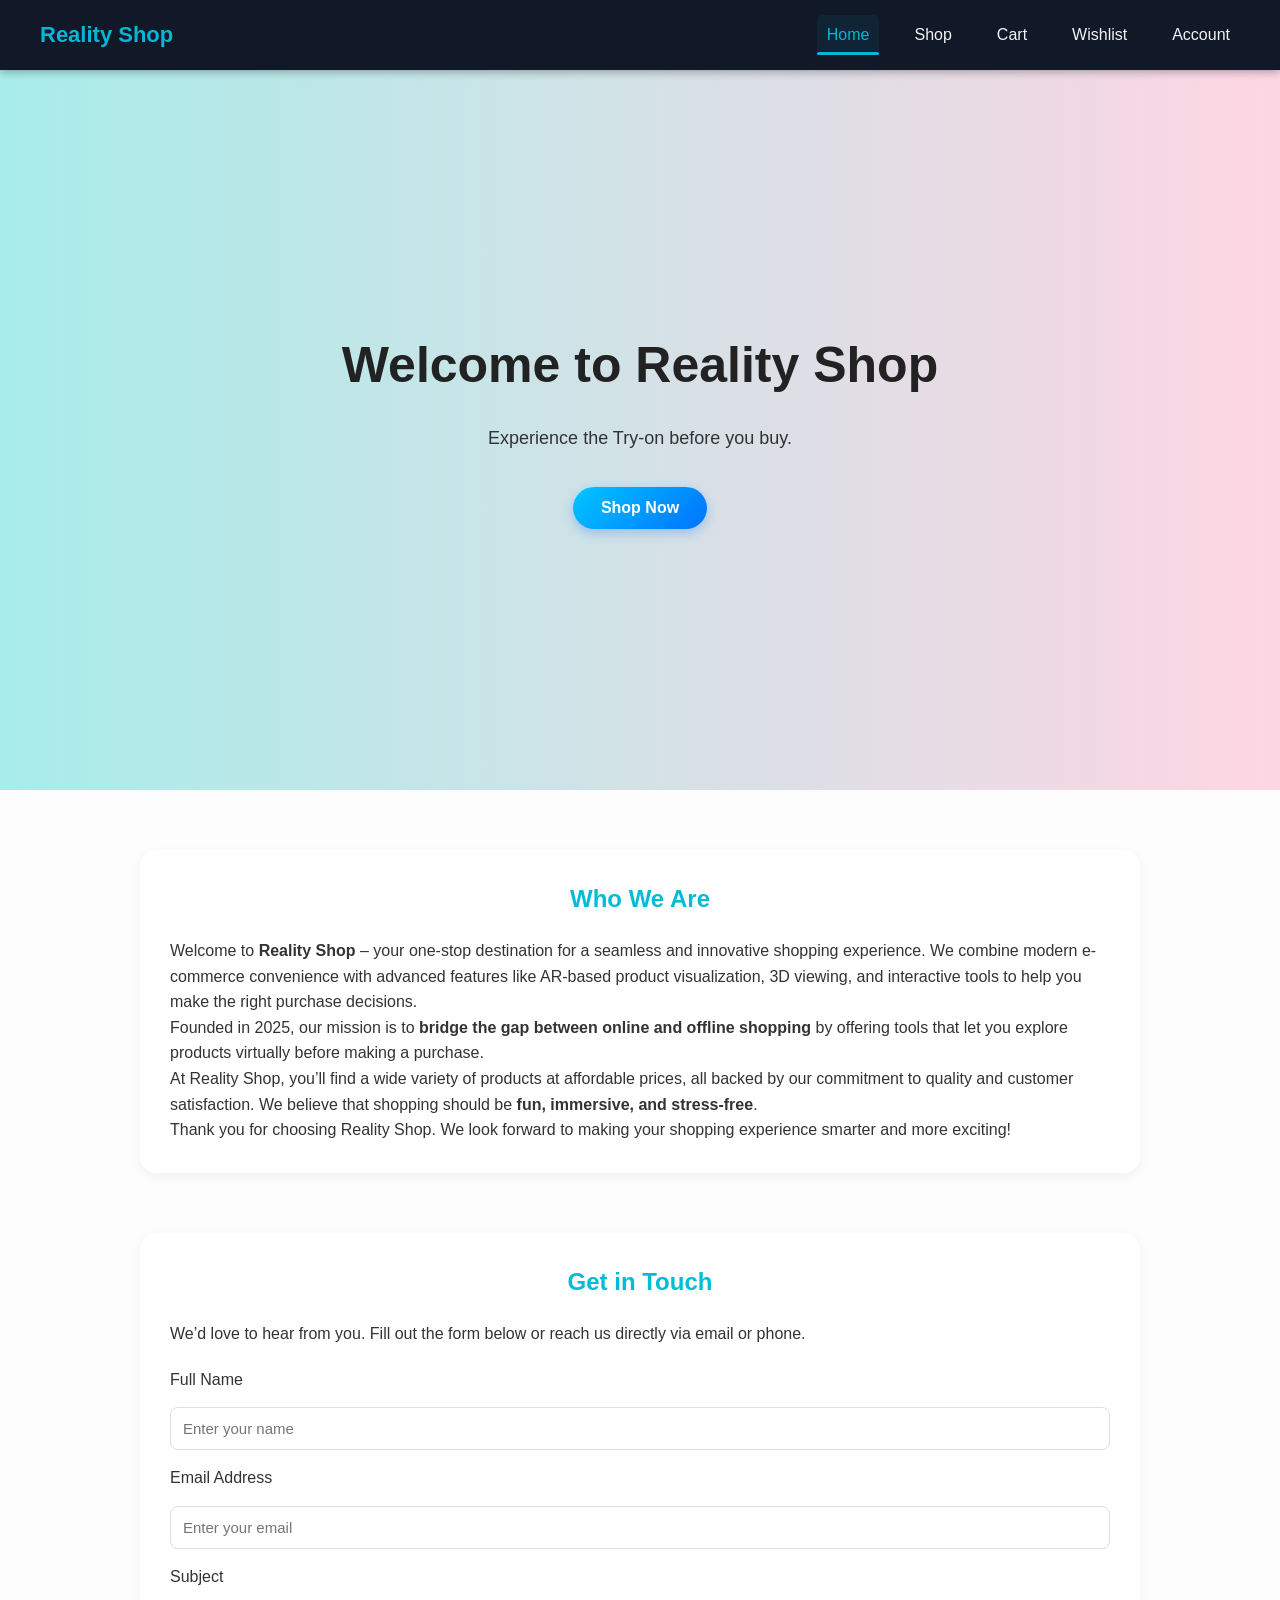
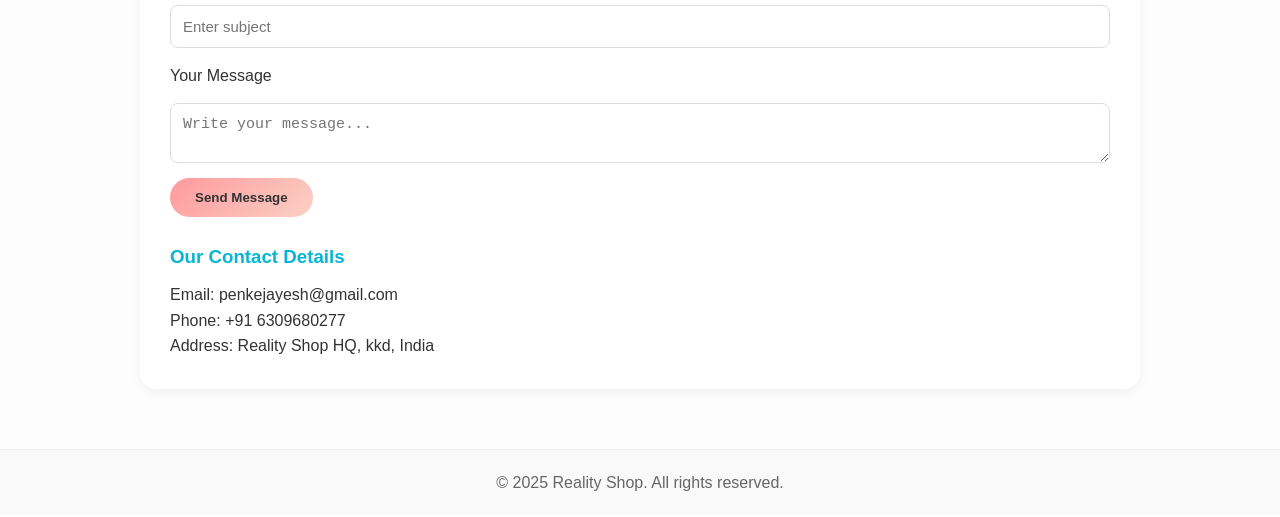
==== index.html @ a82386f3 "Update index.html" ====
<!DOCTYPE html>
<html lang="en">
<head>
  <meta charset="UTF-8" />
  <title>Reality Shop</title>
  <meta name="viewport" content="width=device-width, initial-scale=1.0" />
  <style>
    * { margin: 0; padding: 0; box-sizing: border-box; }
    body {
      font-family: 'Segoe UI', Tahoma, Geneva, Verdana, sans-serif;
      background: #fdfdfd;
      color: #333;
      line-height: 1.6;
    }
    /* Standard top navbar for desktop/tablet */
    .navbar {
      display: flex;
      justify-content: space-between;
      align-items: center;
      background: #111827;
      padding: 15px 40px;
      box-shadow: 0 2px 8px rgba(0,0,0,0.3);
      position: sticky;
      top: 0;
      z-index: 1000;
    }
    .navbar .logo {
      font-size: 22px;
      font-weight: bold;
      color: #06b6d4;
      text-decoration: none;
      white-space: nowrap;
    }
    .navbar ul {
      list-style: none;
      display: flex;
      gap: 25px;
      margin-left: 24px;
    }
    .navbar ul li a {
      text-decoration: none;
      color: #f3f4f6;
      font-weight: 500;
      position: relative;
      transition: color 0.3s;
      font-size: 1rem;
      padding: 7px 10px;
      border-radius: 6px;
      display: inline-block;
      white-space: nowrap;
    }
    .navbar ul li a:hover,
    .navbar ul li a.active {
      color: #06b6d4;
      background: rgba(6,182,212,0.08);
    }
    .navbar ul li a::after {
      content: '';
      position: absolute;
      width: 0;
      height: 2.5px;
      left: 0;
      bottom: 0;
      background: #06b6d4;
      transition: width 0.3s;
      border-radius: 8px;
    }
    .navbar ul li a:hover::after,
    .navbar ul li a.active::after {
      width: 100%;
    }
    /* Bottom navbar for mobile */
    .mobile-bottom-nav {
      display: none;
    }
    /* Hero Section and other existing styling omitted for brevity, unchanged */
    /* Responsive for menu switching */
    @media (max-width: 700px) {
      .navbar { display: none; }
      .mobile-bottom-nav {
        position: fixed;
        left: 0; right: 0; bottom: 0;
        height: 64px;
        background: #111827;
        border-top: 1px solid #222c38;
        display: flex;
        justify-content: space-around;
        align-items: center;
        z-index: 2000;
        box-shadow: 0 -2px 8px rgba(0,0,0,0.08);
      }
      .mobile-bottom-nav a {
        color: #f3f4f6;
        text-decoration: none;
        font-size: 13px;
        display: flex;
        flex-direction: column;
        align-items: center;
        flex: 1 0 auto;
        transition: color 0.25s;
        padding: 0 3px;
      }
      .mobile-bottom-nav a.active,
      .mobile-bottom-nav a:active,
      .mobile-bottom-nav a:hover {
        color: #06b6d4;
      }
      .mobile-bottom-nav svg {
        width: 25px; height: 25px;
        margin-bottom: 2px;
        display: block;
      }
    }
    /* Add the rest of your existing responsive and section styling here */
    .hero {
      background: linear-gradient(to right, #a8edea, #fed6e3);
      color: #333;
      padding: 100px 20px;
      text-align: center;
      min-height: 80vh;
      display: flex;
      flex-direction: column;
      justify-content: center;
      align-items: center;
    }
    .hero h1 { font-size: 50px; margin-bottom: 20px; color: #222;}
    .hero p { font-size: 18px; max-width: 600px; margin: 0 auto 30px auto; line-height: 1.5;}
    .hero .btn {
      display: inline-block; padding: 12px 28px; margin: 5px;
      border-radius: 30px; border: none; font-size: 16px; cursor: pointer;
      font-weight: bold; transition: all 0.3s;
      background: linear-gradient(135deg, #00c6ff, #0072ff);
      color: #fff; box-shadow: 0 4px 12px rgba(0, 114, 255, 0.3);
    }
    .hero .btn:hover { transform: translateY(-3px); box-shadow: 0 6px 18px rgba(0, 114, 255, 0.4);}
    /* ... your existing section/container/footer styles ... */
    section.container {
      max-width: 1000px; margin: 60px auto; padding: 30px;
      background: #fff; border-radius: 16px; box-shadow: 0 4px 12px rgba(0,0,0,0.05);
    }
    section h2 { text-align: center; margin-bottom: 20px; color: #00bcd4;}
    form { display: flex; flex-direction: column; gap: 15px; margin-top: 20px;}
    form input, form textarea {
      padding: 12px; border: 1px solid #ddd; border-radius: 8px; font-size: 15px;
      transition: border 0.3s, box-shadow 0.3s;
    }
    form input:focus, form textarea:focus { border-color: #00bcd4; outline: none; box-shadow: 0 0 6px rgba(0,188,212,0.3);}
    form button { align-self: flex-start; background: linear-gradient(135deg, #ff9a9e, #fad0c4); color: #333; border: none; padding: 12px 25px; border-radius: 30px; font-weight: bold; cursor: pointer; transition: all 0.3s;}
    form button:hover { transform: translateY(-2px); box-shadow: 0 4px 12px rgba(255, 154, 158, 0.4);}
    .contact-info h3 { margin-top: 25px; margin-bottom: 10px; color: #06b6d4;}
    footer { background: #f9f9f9; color: #666; text-align: center; padding: 20px; margin-top: 40px; border-top: 1px solid #eee; }
    footer a { color: #00bcd4; text-decoration: none;}
    footer a:hover { text-decoration: underline;}
    @media (max-width: 999px) { section.container {margin: 30px 10px; padding: 18px;} .hero h1 { font-size: 38px; } }
    @media (max-width: 480px) {
      .hero { padding: 40px 2vw; min-height: auto; }
      .hero h1 { font-size: 27px;}
      section.container { margin: 18px 1vw; padding: 6px 1vw;}
    }
  </style>
</head>
<body>
  <!-- Top Navigation (desktop/tablet) -->
  <nav class="navbar">
    <a href="#" class="logo">Reality Shop</a>
    <ul>
      <li><a href="index.html" class="active">Home</a></li>
      <li><a href="shop.html">Shop</a></li>
      <li><a href="cart.html">Cart</a></li>
      <li><a href="wishlist.html">Wishlist</a></li>
      <li><a href="login.html">Account</a></li>
    </ul>
  </nav>
  <!-- Bottom Navigation (mobile only, with icons) -->
  <nav class="mobile-bottom-nav">
    <a href="index.html" class="active">
      <svg fill="none" stroke="currentColor" stroke-width="1.7" viewBox="0 0 24 24"><path stroke-linecap="round" stroke-linejoin="round" d="M3 12l9-9 9 9M4 10v10a1 1 0 001 1h3a1 1 0 001-1v-5a1 1 0 011-1h2a1 1 0 011 1v5a1 1 0 001 1h3a1 1 0 001-1V10"/></svg>
      Home
    </a>
    <a href="shop.html">
      <svg fill="none" stroke="currentColor" stroke-width="1.7" viewBox="0 0 24 24"><circle cx="12" cy="12" r="8"/><path stroke-linecap="round" stroke-linejoin="round" d="M8 12h8M12 8v8"/></svg>
      Shop
    </a>
    <a href="cart.html">
      <svg fill="none" stroke="currentColor" stroke-width="1.7" viewBox="0 0 24 24"><circle cx="9" cy="21" r="1"/><circle cx="20" cy="21" r="1"/><path d="M1 1h4l2.68 13.39a2.01 2.01 0 002 1.61h9.72a2 2 0 002-1.75l1.38-8.25H6.5"/></svg>
      Cart
    </a>
    <a href="wishlist.html">
      <svg fill="none" stroke="currentColor" stroke-width="1.7" viewBox="0 0 24 24"><path stroke-linecap="round" stroke-linejoin="round" d="M4.318 6.318a4.5 4.5 0 016.364 0l1.318 1.318 1.318-1.318a4.5 4.5 0 116.364 6.364L12 21.682l-7.682-7.682a4.5 4.5 0 010-6.364z"/></svg>
      Wishlist
    </a>
    <a href="login.html">
      <svg fill="none" stroke="currentColor" stroke-width="1.7" viewBox="0 0 24 24"><path stroke-linecap="round" stroke-linejoin="round" d="M16 21v-2a4 4 0 00-8 0v2"/><circle cx="12" cy="7" r="4"/></svg>
      Account
    </a>
  </nav>
  <!-- Hero Section -->
  <section class="hero">
    <h1>Welcome to Reality Shop</h1>
    <p>Experience the Try-on before you buy.</p>
    <a href="shop.html"><button class="btn">Shop Now</button></a>
  </section>
  <!-- About Section -->
  <section class="container" id="about">
    <h2>Who We Are</h2>
    <p>Welcome to <strong>Reality Shop</strong> – your one-stop destination for a seamless and innovative shopping experience. We combine modern e-commerce convenience with advanced features like AR-based product visualization, 3D viewing, and interactive tools to help you make the right purchase decisions.</p>
    <p>Founded in 2025, our mission is to <strong>bridge the gap between online and offline shopping</strong> by offering tools that let you explore products virtually before making a purchase.</p>
    <p>At Reality Shop, you’ll find a wide variety of products at affordable prices, all backed by our commitment to quality and customer satisfaction. We believe that shopping should be <strong>fun, immersive, and stress-free</strong>.</p>
    <p>Thank you for choosing Reality Shop. We look forward to making your shopping experience smarter and more exciting!</p>
  </section>
  <!-- Contact Section -->
  <section class="container" id="contact">
    <h2>Get in Touch</h2>
    <p>We’d love to hear from you. Fill out the form below or reach us directly via email or phone.</p>
    <form>
      <label for="name">Full Name</label>
      <input type="text" id="name" name="name" placeholder="Enter your name" required>
      <label for="email">Email Address</label>
      <input type="email" id="email" name="email" placeholder="Enter your email" required>
      <label for="subject">Subject</label>
      <input type="text" id="subject" name="subject" placeholder="Enter subject" required>
      <label for="message">Your Message</label>
      <textarea id="message" name="message" placeholder="Write your message..." required></textarea>
      <button type="submit">Send Message</button>
    </form>
    <div class="contact-info">
      <h3>Our Contact Details</h3>
      <p>Email: penkejayesh@gmail.com</p>
      <p>Phone: +91 6309680277</p>
      <p>Address: Reality Shop HQ, kkd, India</p>
    </div>
  </section>
  <footer>
    <p>© 2025 Reality Shop. All rights reserved.</p>
  </footer>
</body>
</html>
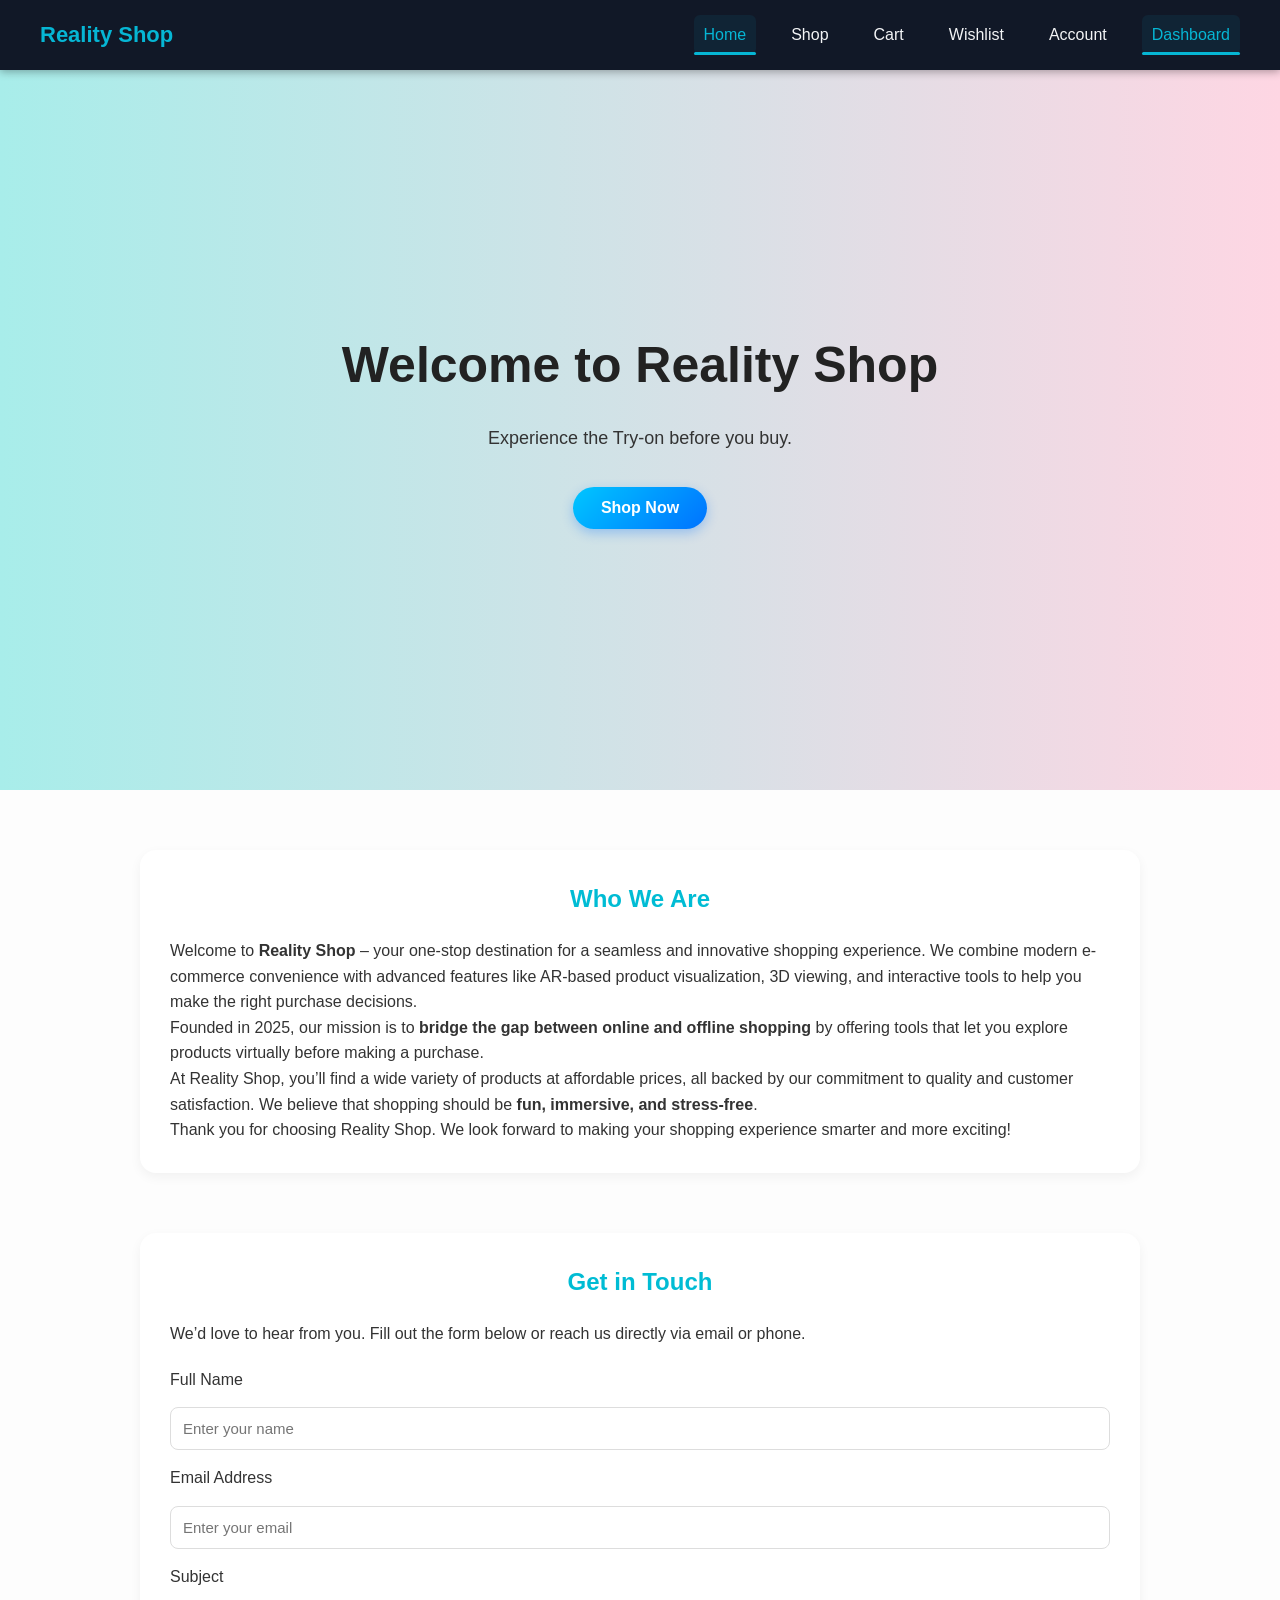
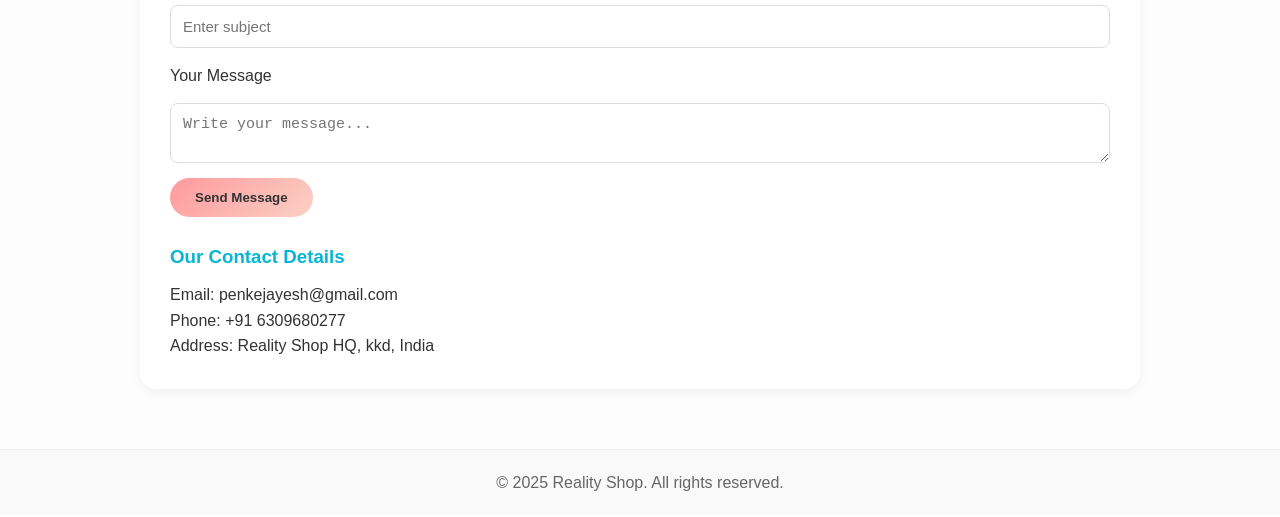
==== commit 00b5acb7: "Update index.html" ====
--- a/index.html
+++ b/index.html
@@ -169,6 +169,7 @@
       <li><a href="cart.html">Cart</a></li>
       <li><a href="wishlist.html">Wishlist</a></li>
       <li><a href="login.html">Account</a></li>
+      <li><a href="dashboard.html" class="active">Dashboard</a></li>
     </ul>
   </nav>
   <!-- Bottom Navigation (mobile only, with icons) -->
@@ -235,3 +236,4 @@
   </footer>
 </body>
 </html>
+
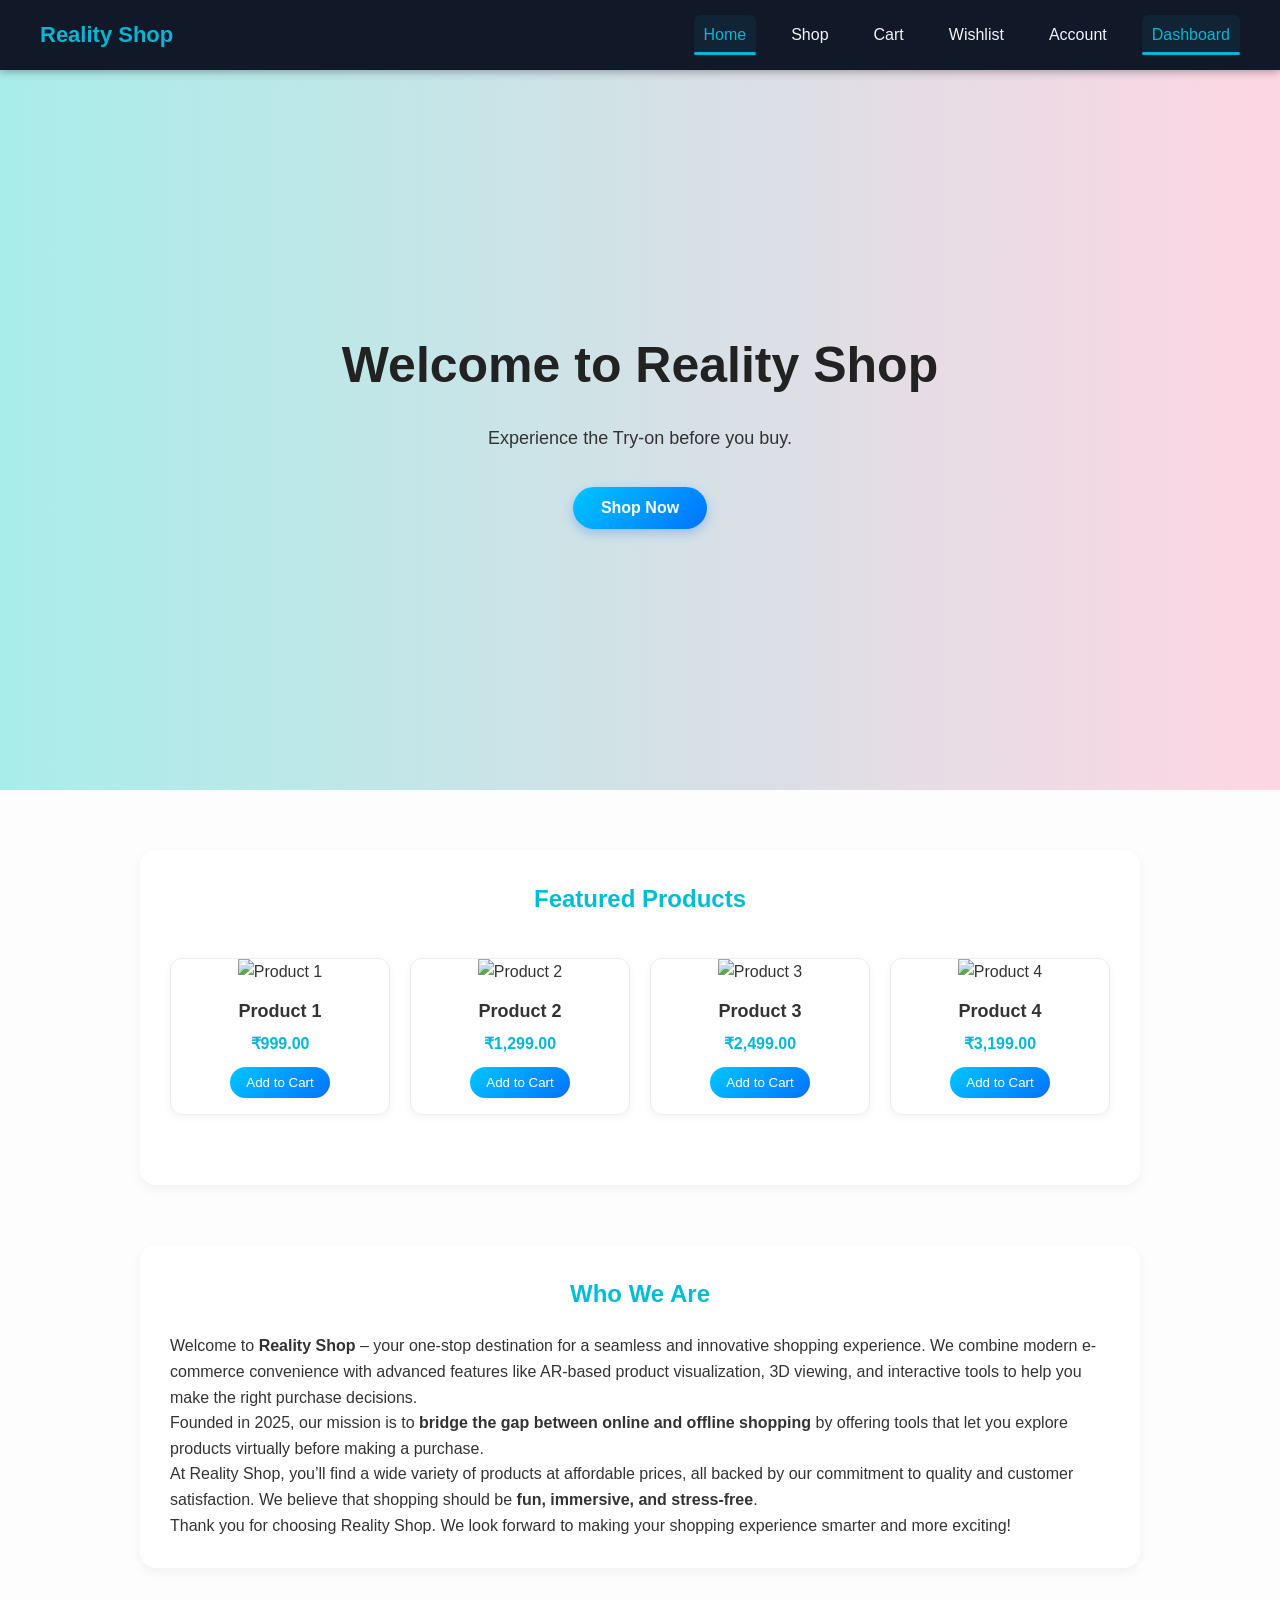
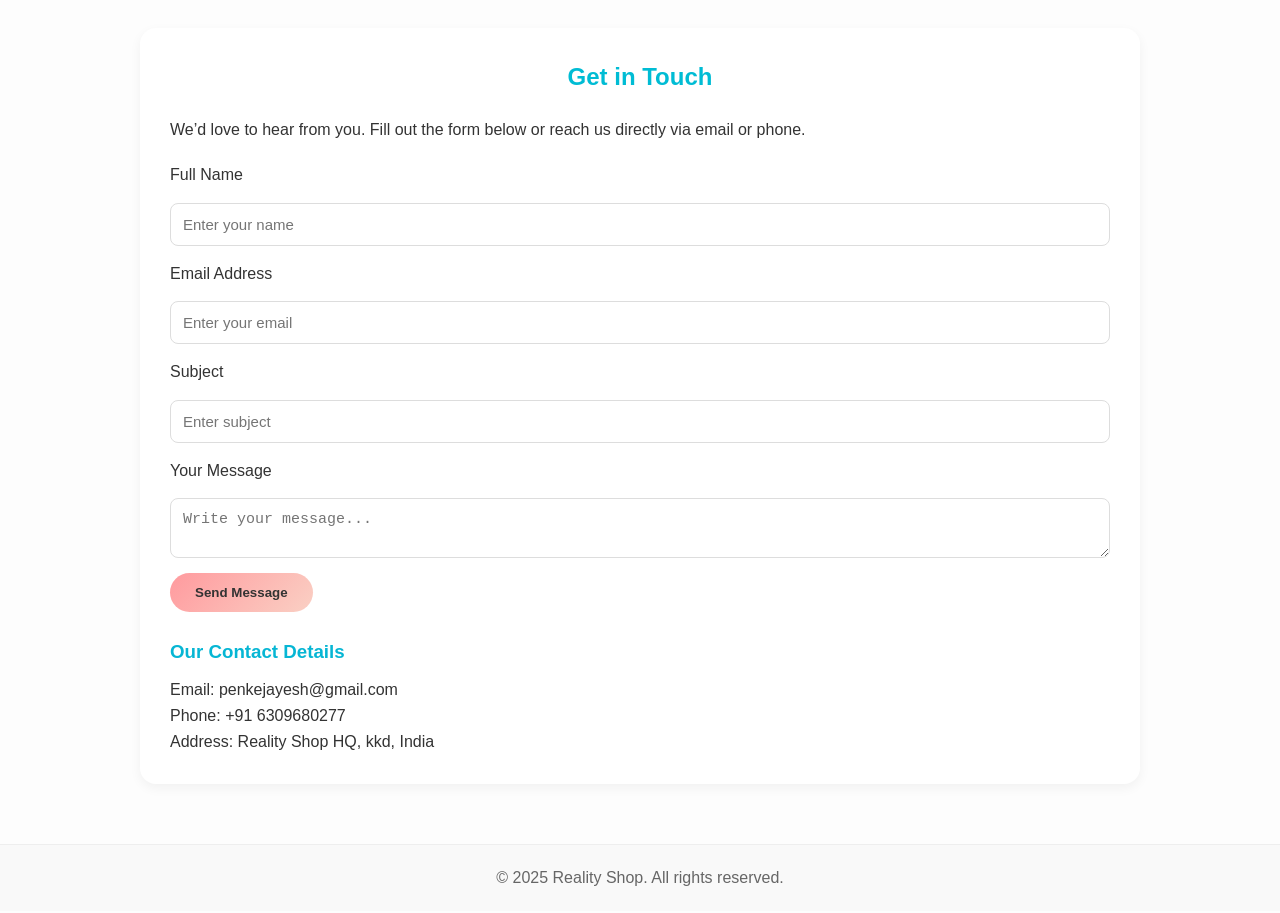
==== commit 8cf0e628: "Update index.html" ====
--- a/index.html
+++ b/index.html
@@ -12,7 +12,6 @@
       color: #333;
       line-height: 1.6;
     }
-    /* Standard top navbar for desktop/tablet */
     .navbar {
       display: flex;
       justify-content: space-between;
@@ -24,94 +23,33 @@
       top: 0;
       z-index: 1000;
     }
-    .navbar .logo {
-      font-size: 22px;
-      font-weight: bold;
-      color: #06b6d4;
-      text-decoration: none;
-      white-space: nowrap;
-    }
-    .navbar ul {
-      list-style: none;
-      display: flex;
-      gap: 25px;
-      margin-left: 24px;
-    }
+    .navbar .logo { font-size: 22px; font-weight: bold; color: #06b6d4; text-decoration: none; white-space: nowrap; }
+    .navbar ul { list-style: none; display: flex; gap: 25px; margin-left: 24px; }
     .navbar ul li a {
-      text-decoration: none;
-      color: #f3f4f6;
-      font-weight: 500;
-      position: relative;
-      transition: color 0.3s;
-      font-size: 1rem;
-      padding: 7px 10px;
-      border-radius: 6px;
-      display: inline-block;
-      white-space: nowrap;
+      text-decoration: none; color: #f3f4f6; font-weight: 500; position: relative; transition: color 0.3s; font-size: 1rem; padding: 7px 10px; border-radius: 6px; display: inline-block; white-space: nowrap;
     }
     .navbar ul li a:hover,
-    .navbar ul li a.active {
-      color: #06b6d4;
-      background: rgba(6,182,212,0.08);
-    }
+    .navbar ul li a.active { color: #06b6d4; background: rgba(6,182,212,0.08); }
     .navbar ul li a::after {
-      content: '';
-      position: absolute;
-      width: 0;
-      height: 2.5px;
-      left: 0;
-      bottom: 0;
-      background: #06b6d4;
-      transition: width 0.3s;
-      border-radius: 8px;
+      content: ''; position: absolute; width: 0; height: 2.5px; left: 0; bottom: 0; background: #06b6d4; transition: width 0.3s; border-radius: 8px;
     }
     .navbar ul li a:hover::after,
-    .navbar ul li a.active::after {
-      width: 100%;
-    }
-    /* Bottom navbar for mobile */
-    .mobile-bottom-nav {
-      display: none;
-    }
-    /* Hero Section and other existing styling omitted for brevity, unchanged */
-    /* Responsive for menu switching */
+    .navbar ul li a.active::after { width: 100%; }
+    .mobile-bottom-nav { display: none; }
     @media (max-width: 700px) {
       .navbar { display: none; }
       .mobile-bottom-nav {
-        position: fixed;
-        left: 0; right: 0; bottom: 0;
-        height: 64px;
-        background: #111827;
-        border-top: 1px solid #222c38;
-        display: flex;
-        justify-content: space-around;
-        align-items: center;
-        z-index: 2000;
-        box-shadow: 0 -2px 8px rgba(0,0,0,0.08);
+        position: fixed; left: 0; right: 0; bottom: 0; height: 64px; background: #111827; border-top: 1px solid #222c38;
+        display: flex; justify-content: space-around; align-items: center; z-index: 2000; box-shadow: 0 -2px 8px rgba(0,0,0,0.08);
       }
       .mobile-bottom-nav a {
-        color: #f3f4f6;
-        text-decoration: none;
-        font-size: 13px;
-        display: flex;
-        flex-direction: column;
-        align-items: center;
-        flex: 1 0 auto;
-        transition: color 0.25s;
-        padding: 0 3px;
+        color: #f3f4f6; text-decoration: none; font-size: 13px; display: flex; flex-direction: column; align-items: center; flex: 1 0 auto; transition: color 0.25s; padding: 0 3px;
       }
       .mobile-bottom-nav a.active,
       .mobile-bottom-nav a:active,
-      .mobile-bottom-nav a:hover {
-        color: #06b6d4;
-      }
-      .mobile-bottom-nav svg {
-        width: 25px; height: 25px;
-        margin-bottom: 2px;
-        display: block;
-      }
-    }
-    /* Add the rest of your existing responsive and section styling here */
+      .mobile-bottom-nav a:hover { color: #06b6d4; }
+      .mobile-bottom-nav svg { width: 25px; height: 25px; margin-bottom: 2px; display: block; }
+    }
     .hero {
       background: linear-gradient(to right, #a8edea, #fed6e3);
       color: #333;
@@ -126,23 +64,48 @@
     .hero h1 { font-size: 50px; margin-bottom: 20px; color: #222;}
     .hero p { font-size: 18px; max-width: 600px; margin: 0 auto 30px auto; line-height: 1.5;}
     .hero .btn {
-      display: inline-block; padding: 12px 28px; margin: 5px;
-      border-radius: 30px; border: none; font-size: 16px; cursor: pointer;
-      font-weight: bold; transition: all 0.3s;
+      display: inline-block; padding: 12px 28px; margin: 5px; border-radius: 30px; border: none; font-size: 16px; cursor: pointer; font-weight: bold; transition: all 0.3s;
       background: linear-gradient(135deg, #00c6ff, #0072ff);
       color: #fff; box-shadow: 0 4px 12px rgba(0, 114, 255, 0.3);
     }
     .hero .btn:hover { transform: translateY(-3px); box-shadow: 0 6px 18px rgba(0, 114, 255, 0.4);}
-    /* ... your existing section/container/footer styles ... */
     section.container {
-      max-width: 1000px; margin: 60px auto; padding: 30px;
-      background: #fff; border-radius: 16px; box-shadow: 0 4px 12px rgba(0,0,0,0.05);
+      max-width: 1000px; margin: 60px auto; padding: 30px; background: #fff; border-radius: 16px; box-shadow: 0 4px 12px rgba(0,0,0,0.05);
     }
     section h2 { text-align: center; margin-bottom: 20px; color: #00bcd4;}
+    .featured-products {
+      display: grid;
+      grid-template-columns: repeat(auto-fit, minmax(220px, 1fr));
+      gap: 20px;
+      margin: 40px 0;
+    }
+    .product-card {
+      background: #fff;
+      border: 1px solid #eee;
+      border-radius: 12px;
+      overflow: hidden;
+      box-shadow: 0 2px 8px rgba(0,0,0,0.05);
+      text-align: center;
+      transition: transform 0.2s, box-shadow 0.2s;
+    }
+    .product-card:hover { transform: translateY(-5px); box-shadow: 0 6px 18px rgba(0,0,0,0.1); }
+    .product-card img { width: 100%; height: 180px; object-fit: cover; }
+    .product-card h3 { margin: 12px 0 6px; font-size: 18px; color: #333; }
+    .product-card p { color: #06b6d4; font-weight: bold; margin-bottom: 10px; }
+    .product-card button {
+      background: linear-gradient(135deg, #00c6ff, #0072ff);
+      color: #fff;
+      border: none;
+      padding: 8px 16px;
+      border-radius: 20px;
+      margin-bottom: 16px;
+      cursor: pointer;
+      transition: background 0.3s;
+    }
+    .product-card button:hover { background: linear-gradient(135deg, #0072ff, #00c6ff); }
     form { display: flex; flex-direction: column; gap: 15px; margin-top: 20px;}
     form input, form textarea {
-      padding: 12px; border: 1px solid #ddd; border-radius: 8px; font-size: 15px;
-      transition: border 0.3s, box-shadow 0.3s;
+      padding: 12px; border: 1px solid #ddd; border-radius: 8px; font-size: 15px; transition: border 0.3s, box-shadow 0.3s;
     }
     form input:focus, form textarea:focus { border-color: #00bcd4; outline: none; box-shadow: 0 0 6px rgba(0,188,212,0.3);}
     form button { align-self: flex-start; background: linear-gradient(135deg, #ff9a9e, #fad0c4); color: #333; border: none; padding: 12px 25px; border-radius: 30px; font-weight: bold; cursor: pointer; transition: all 0.3s;}
@@ -160,7 +123,6 @@
   </style>
 </head>
 <body>
-  <!-- Top Navigation (desktop/tablet) -->
   <nav class="navbar">
     <a href="#" class="logo">Reality Shop</a>
     <ul>
@@ -172,7 +134,6 @@
       <li><a href="dashboard.html" class="active">Dashboard</a></li>
     </ul>
   </nav>
-  <!-- Bottom Navigation (mobile only, with icons) -->
   <nav class="mobile-bottom-nav">
     <a href="index.html" class="active">
       <svg fill="none" stroke="currentColor" stroke-width="1.7" viewBox="0 0 24 24"><path stroke-linecap="round" stroke-linejoin="round" d="M3 12l9-9 9 9M4 10v10a1 1 0 001 1h3a1 1 0 001-1v-5a1 1 0 011-1h2a1 1 0 011 1v5a1 1 0 001 1h3a1 1 0 001-1V10"/></svg>
@@ -195,13 +156,40 @@
       Account
     </a>
   </nav>
-  <!-- Hero Section -->
   <section class="hero">
     <h1>Welcome to Reality Shop</h1>
     <p>Experience the Try-on before you buy.</p>
     <a href="shop.html"><button class="btn">Shop Now</button></a>
   </section>
-  <!-- About Section -->
+  <section class="container" id="featured">
+    <h2>Featured Products</h2>
+    <div class="featured-products">
+      <div class="product-card">
+        <img src="https://via.placeholder.com/300x200" alt="Product 1">
+        <h3>Product 1</h3>
+        <p>₹999.00</p>
+        <button>Add to Cart</button>
+      </div>
+      <div class="product-card">
+        <img src="https://via.placeholder.com/300x200" alt="Product 2">
+        <h3>Product 2</h3>
+        <p>₹1,299.00</p>
+        <button>Add to Cart</button>
+      </div>
+      <div class="product-card">
+        <img src="https://via.placeholder.com/300x200" alt="Product 3">
+        <h3>Product 3</h3>
+        <p>₹2,499.00</p>
+        <button>Add to Cart</button>
+      </div>
+      <div class="product-card">
+        <img src="https://via.placeholder.com/300x200" alt="Product 4">
+        <h3>Product 4</h3>
+        <p>₹3,199.00</p>
+        <button>Add to Cart</button>
+      </div>
+    </div>
+  </section>
   <section class="container" id="about">
     <h2>Who We Are</h2>
     <p>Welcome to <strong>Reality Shop</strong> – your one-stop destination for a seamless and innovative shopping experience. We combine modern e-commerce convenience with advanced features like AR-based product visualization, 3D viewing, and interactive tools to help you make the right purchase decisions.</p>
@@ -209,7 +197,6 @@
     <p>At Reality Shop, you’ll find a wide variety of products at affordable prices, all backed by our commitment to quality and customer satisfaction. We believe that shopping should be <strong>fun, immersive, and stress-free</strong>.</p>
     <p>Thank you for choosing Reality Shop. We look forward to making your shopping experience smarter and more exciting!</p>
   </section>
-  <!-- Contact Section -->
   <section class="container" id="contact">
     <h2>Get in Touch</h2>
     <p>We’d love to hear from you. Fill out the form below or reach us directly via email or phone.</p>
@@ -236,4 +223,3 @@
   </footer>
 </body>
 </html>
-
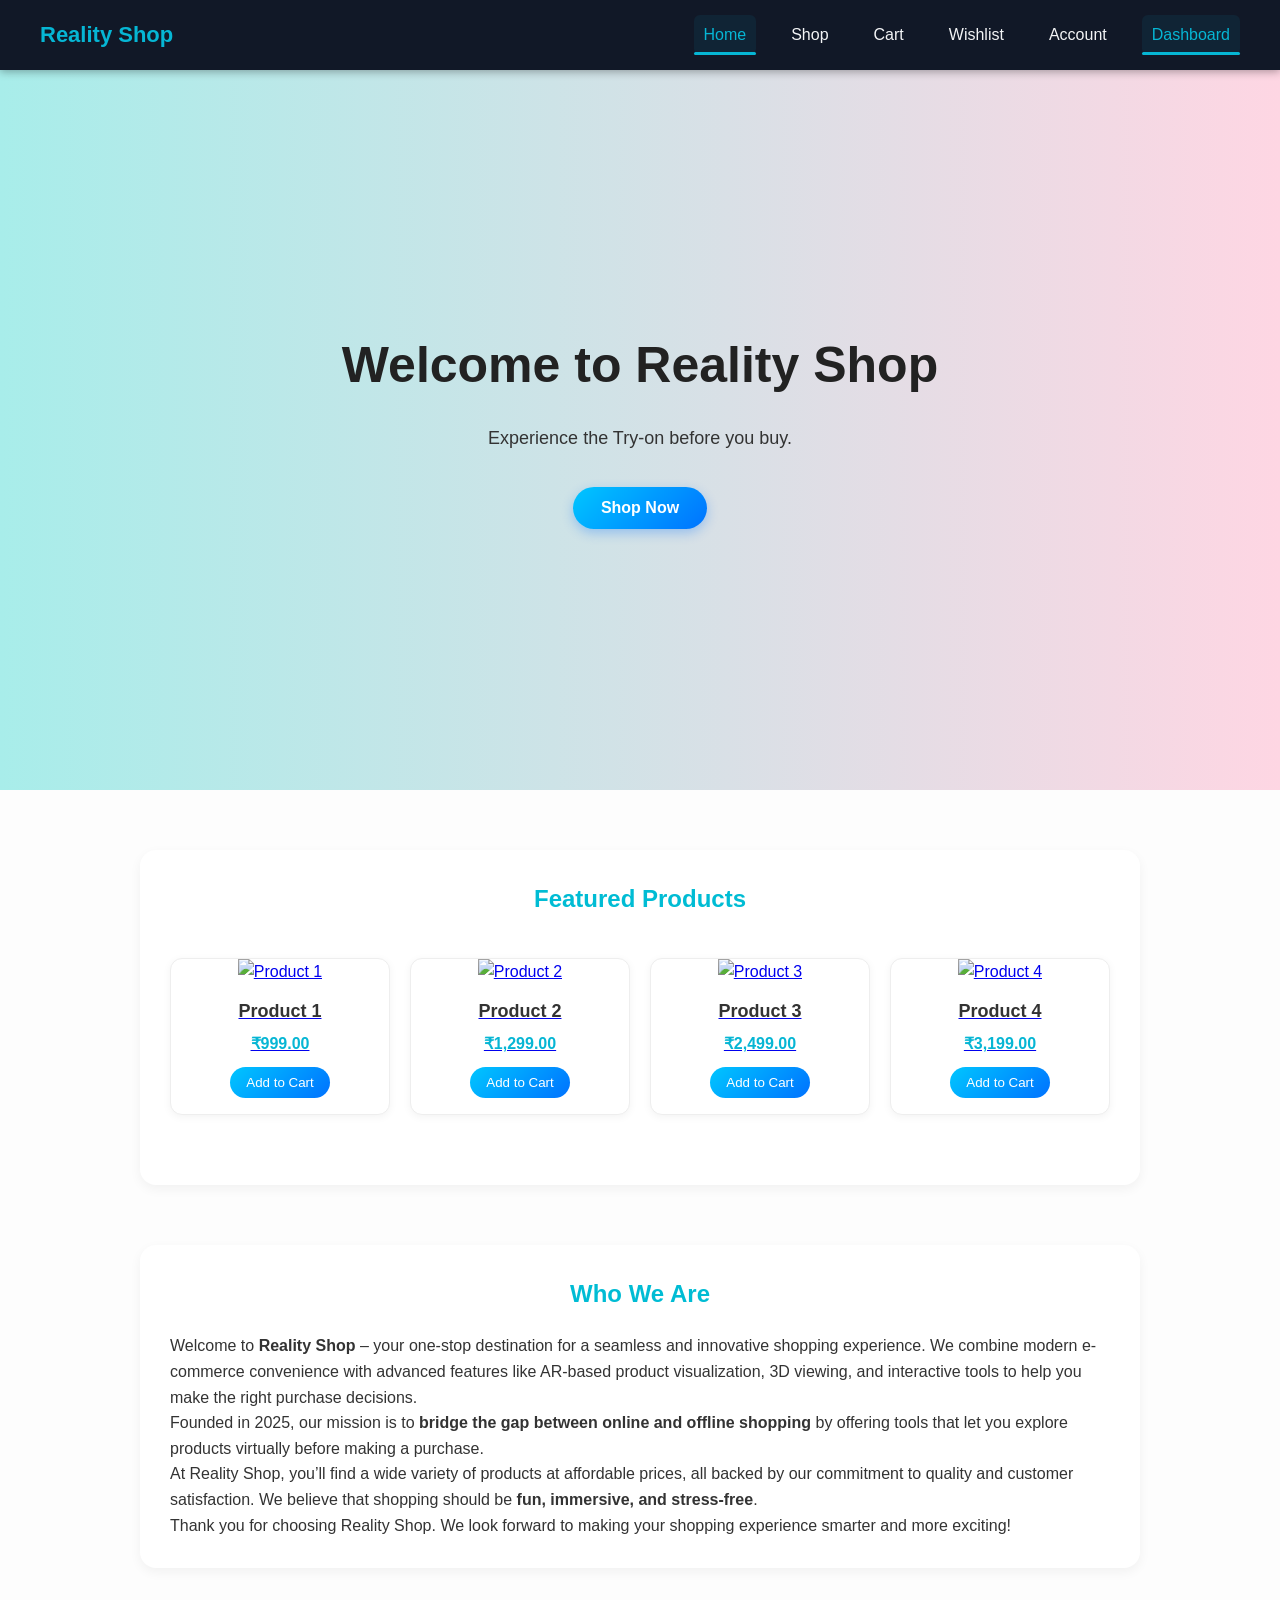
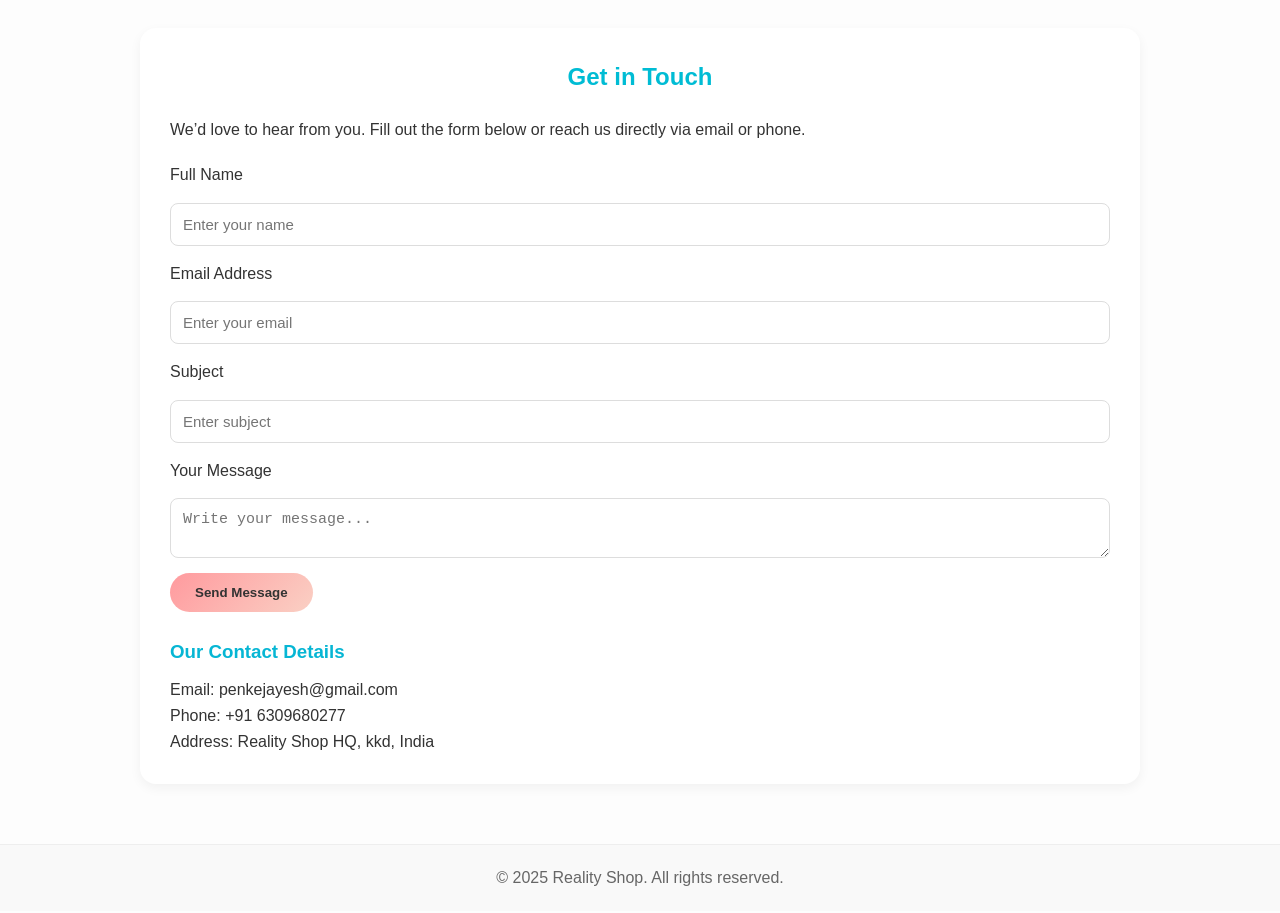
==== commit 6b45242e: "Update index.html" ====
--- a/index.html
+++ b/index.html
@@ -161,35 +161,49 @@
     <p>Experience the Try-on before you buy.</p>
     <a href="shop.html"><button class="btn">Shop Now</button></a>
   </section>
-  <section class="container" id="featured">
-    <h2>Featured Products</h2>
-    <div class="featured-products">
-      <div class="product-card">
-        <img src="https://via.placeholder.com/300x200" alt="Product 1">
+ <section class="container" id="featured">
+  <h2>Featured Products</h2>
+  <div class="featured-products">
+    
+    <a href="shop.html">
+      <div class="product-card">
+        <img src="imgs/Tshort.jpg" alt="Product 1">
         <h3>Product 1</h3>
         <p>₹999.00</p>
         <button>Add to Cart</button>
       </div>
-      <div class="product-card">
-        <img src="https://via.placeholder.com/300x200" alt="Product 2">
+    </a>
+
+    <a href="shop.html">
+      <div class="product-card">
+        <img src="imgs/chair.jpg" alt="Product 2">
         <h3>Product 2</h3>
         <p>₹1,299.00</p>
         <button>Add to Cart</button>
       </div>
-      <div class="product-card">
-        <img src="https://via.placeholder.com/300x200" alt="Product 3">
+    </a>
+
+    <a href="shop.html">
+      <div class="product-card">
+        <img src="imgs/sofa.jpg" alt="Product 3">
         <h3>Product 3</h3>
         <p>₹2,499.00</p>
         <button>Add to Cart</button>
       </div>
-      <div class="product-card">
-        <img src="https://via.placeholder.com/300x200" alt="Product 4">
+    </a>
+
+    <a href="shop.html">
+      <div class="product-card">
+        <img src="imgs/fef.jpg" alt="Product 4">
         <h3>Product 4</h3>
         <p>₹3,199.00</p>
         <button>Add to Cart</button>
       </div>
-    </div>
-  </section>
+    </a>
+
+  </div>
+</section>
+
   <section class="container" id="about">
     <h2>Who We Are</h2>
     <p>Welcome to <strong>Reality Shop</strong> – your one-stop destination for a seamless and innovative shopping experience. We combine modern e-commerce convenience with advanced features like AR-based product visualization, 3D viewing, and interactive tools to help you make the right purchase decisions.</p>
@@ -223,3 +237,7 @@
   </footer>
 </body>
 </html>
+
+
+
+
